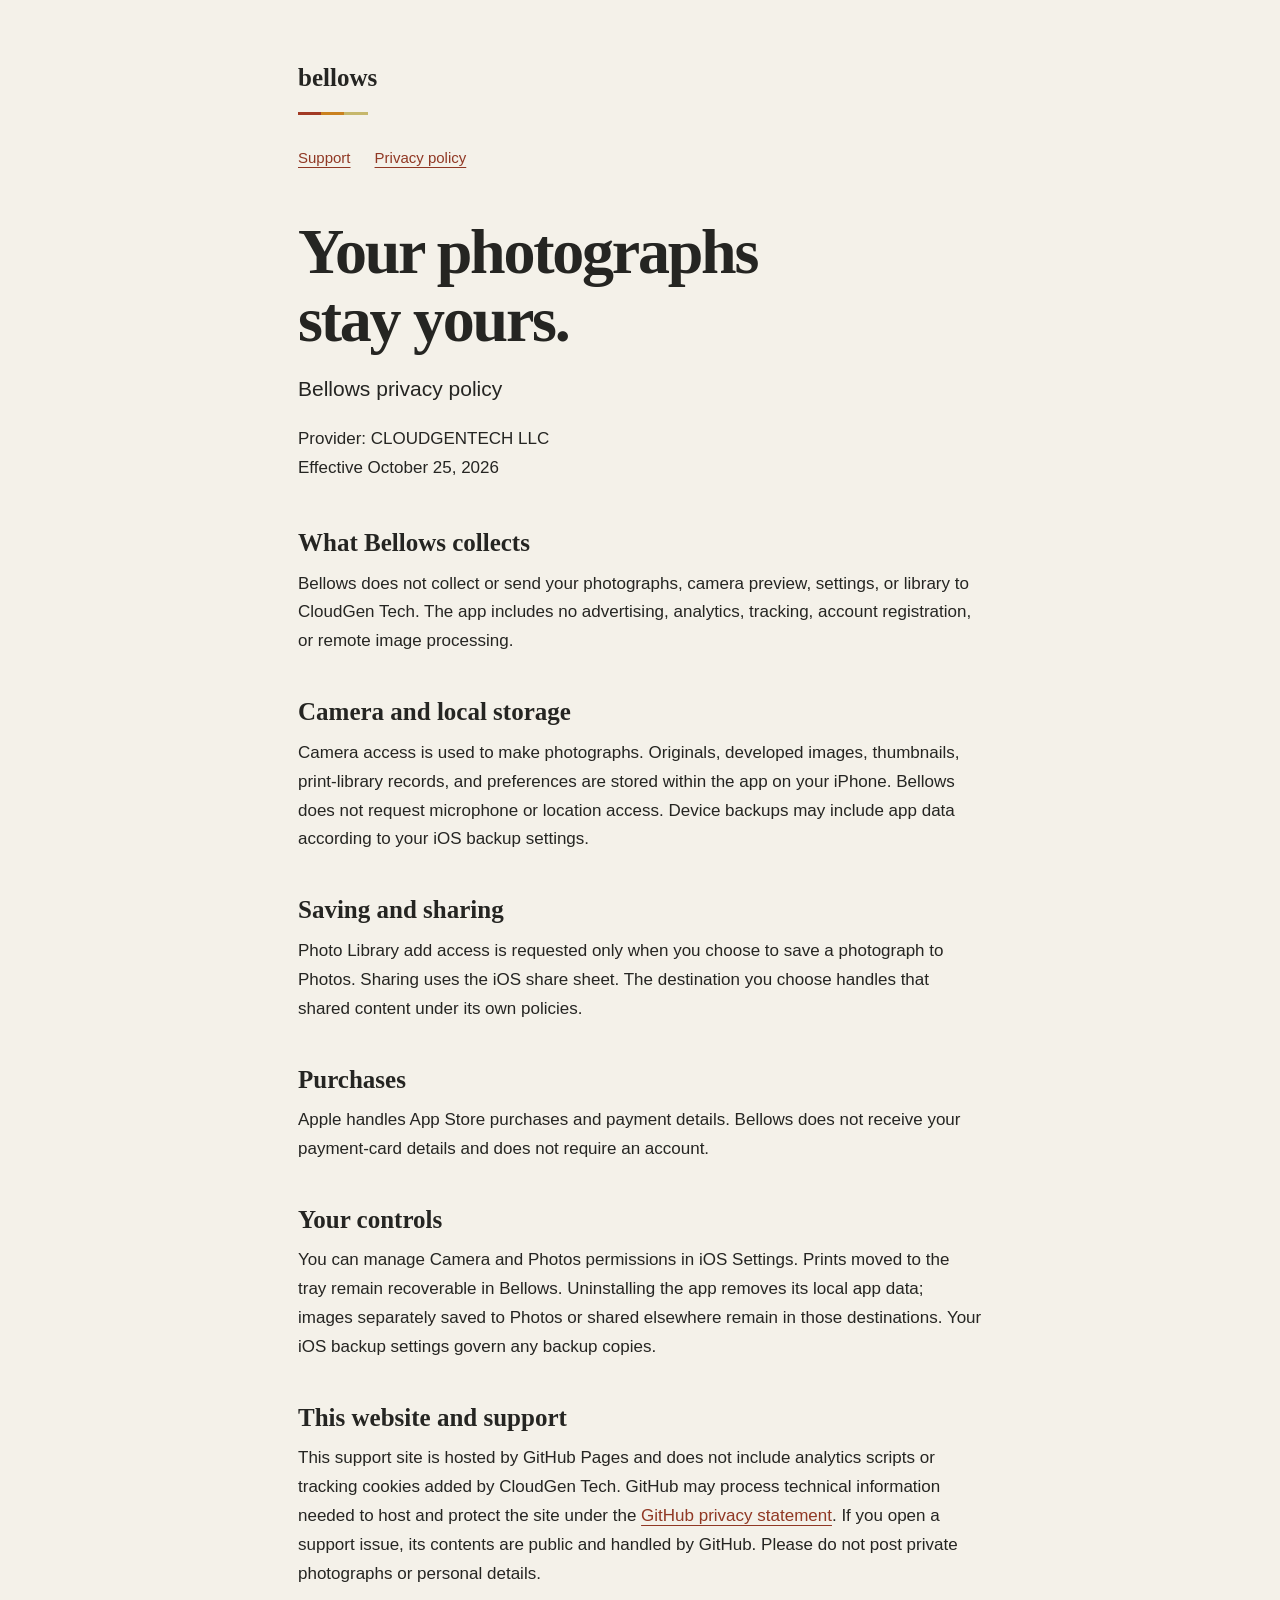
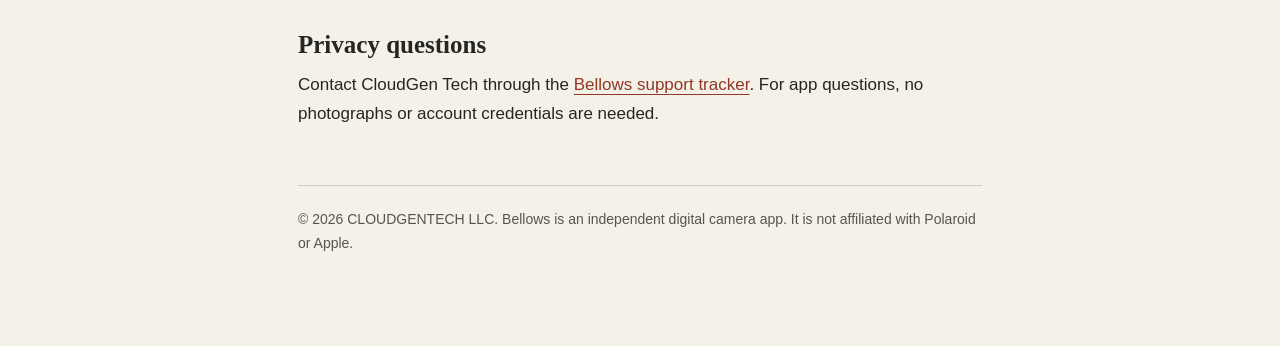
==== privacy.html @ cd486d17 "Publish Bellows support and privacy pages" ====
<!doctype html>
<html lang="en"><head><meta charset="utf-8"><meta name="viewport" content="width=device-width, initial-scale=1"><meta name="description" content="Bellows instant camera for iPhone Duo — privacy policy."><title>Privacy policy · Bellows</title><link rel="stylesheet" href="style.css"></head><body><main><a class="brand" href="./">bellows</a><div class="rule" aria-hidden="true"></div><nav aria-label="Site"><a href="./">Support</a><a href="privacy.html">Privacy policy</a></nav><header><h1>Your photographs<br>stay yours.</h1><p class="intro">Bellows privacy policy</p><p>Provider: CLOUDGENTECH LLC<br>Effective October 25, 2026</p></header>
<h2>What Bellows collects</h2><p>Bellows does not collect or send your photographs, camera preview, settings, or library to CloudGen Tech. The app includes no advertising, analytics, tracking, account registration, or remote image processing.</p>
<h2>Camera and local storage</h2><p>Camera access is used to make photographs. Originals, developed images, thumbnails, print-library records, and preferences are stored within the app on your iPhone. Bellows does not request microphone or location access. Device backups may include app data according to your iOS backup settings.</p>
<h2>Saving and sharing</h2><p>Photo Library add access is requested only when you choose to save a photograph to Photos. Sharing uses the iOS share sheet. The destination you choose handles that shared content under its own policies.</p>
<h2>Purchases</h2><p>Apple handles App Store purchases and payment details. Bellows does not receive your payment-card details and does not require an account.</p>
<h2>Your controls</h2><p>You can manage Camera and Photos permissions in iOS Settings. Prints moved to the tray remain recoverable in Bellows. Uninstalling the app removes its local app data; images separately saved to Photos or shared elsewhere remain in those destinations. Your iOS backup settings govern any backup copies.</p>
<h2>This website and support</h2><p>This support site is hosted by GitHub Pages and does not include analytics scripts or tracking cookies added by CloudGen Tech. GitHub may process technical information needed to host and protect the site under the <a href="https://docs.github.com/en/site-policy/privacy-policies/github-general-privacy-statement">GitHub privacy statement</a>. If you open a support issue, its contents are public and handled by GitHub. Please do not post private photographs or personal details.</p>
<h2>Privacy questions</h2><p>Contact CloudGen Tech through the <a href="https://github.com/cloudgen-tech/bellows-support/issues/new?title=Privacy%20question">Bellows support tracker</a>. For app questions, no photographs or account credentials are needed.</p><footer>© 2026 CLOUDGENTECH LLC. Bellows is an independent digital camera app. It is not affiliated with Polaroid or Apple.</footer></main></body></html>
---- style.css ----
*{box-sizing:border-box}html{color-scheme:light}body{margin:0;background:#f4f1e9;color:#252522;font:17px/1.7 -apple-system,BlinkMacSystemFont,"Segoe UI",sans-serif}main{max-width:740px;margin:auto;padding:64px 28px 90px}a{color:#903824;text-underline-offset:4px}a:hover{color:#582315}a:focus-visible{outline:3px solid #903824;outline-offset:5px}::selection{background:#e2c9a6;color:#252522}nav{display:flex;gap:24px;flex-wrap:wrap;font-size:15px}header{margin:48px 0 44px}h1{font:700 clamp(40px,8vw,64px)/1.05 Georgia,serif;letter-spacing:-.035em;margin:0 0 20px}h2{font:700 25px/1.3 Georgia,serif;margin:40px 0 10px}p{margin:0 0 20px}.brand{font:bold 25px Georgia,serif;color:inherit;text-decoration:none}.rule{height:3px;width:70px;background:linear-gradient(90deg,#a23a24 33%,#ca811e 33%,#ca811e 66%,#c6b76b 66%);margin:16px 0 30px}footer{border-top:1px solid #d0ccc2;margin-top:56px;padding-top:22px;font-size:14px;color:#55554e}.intro{font-size:21px;line-height:1.55}
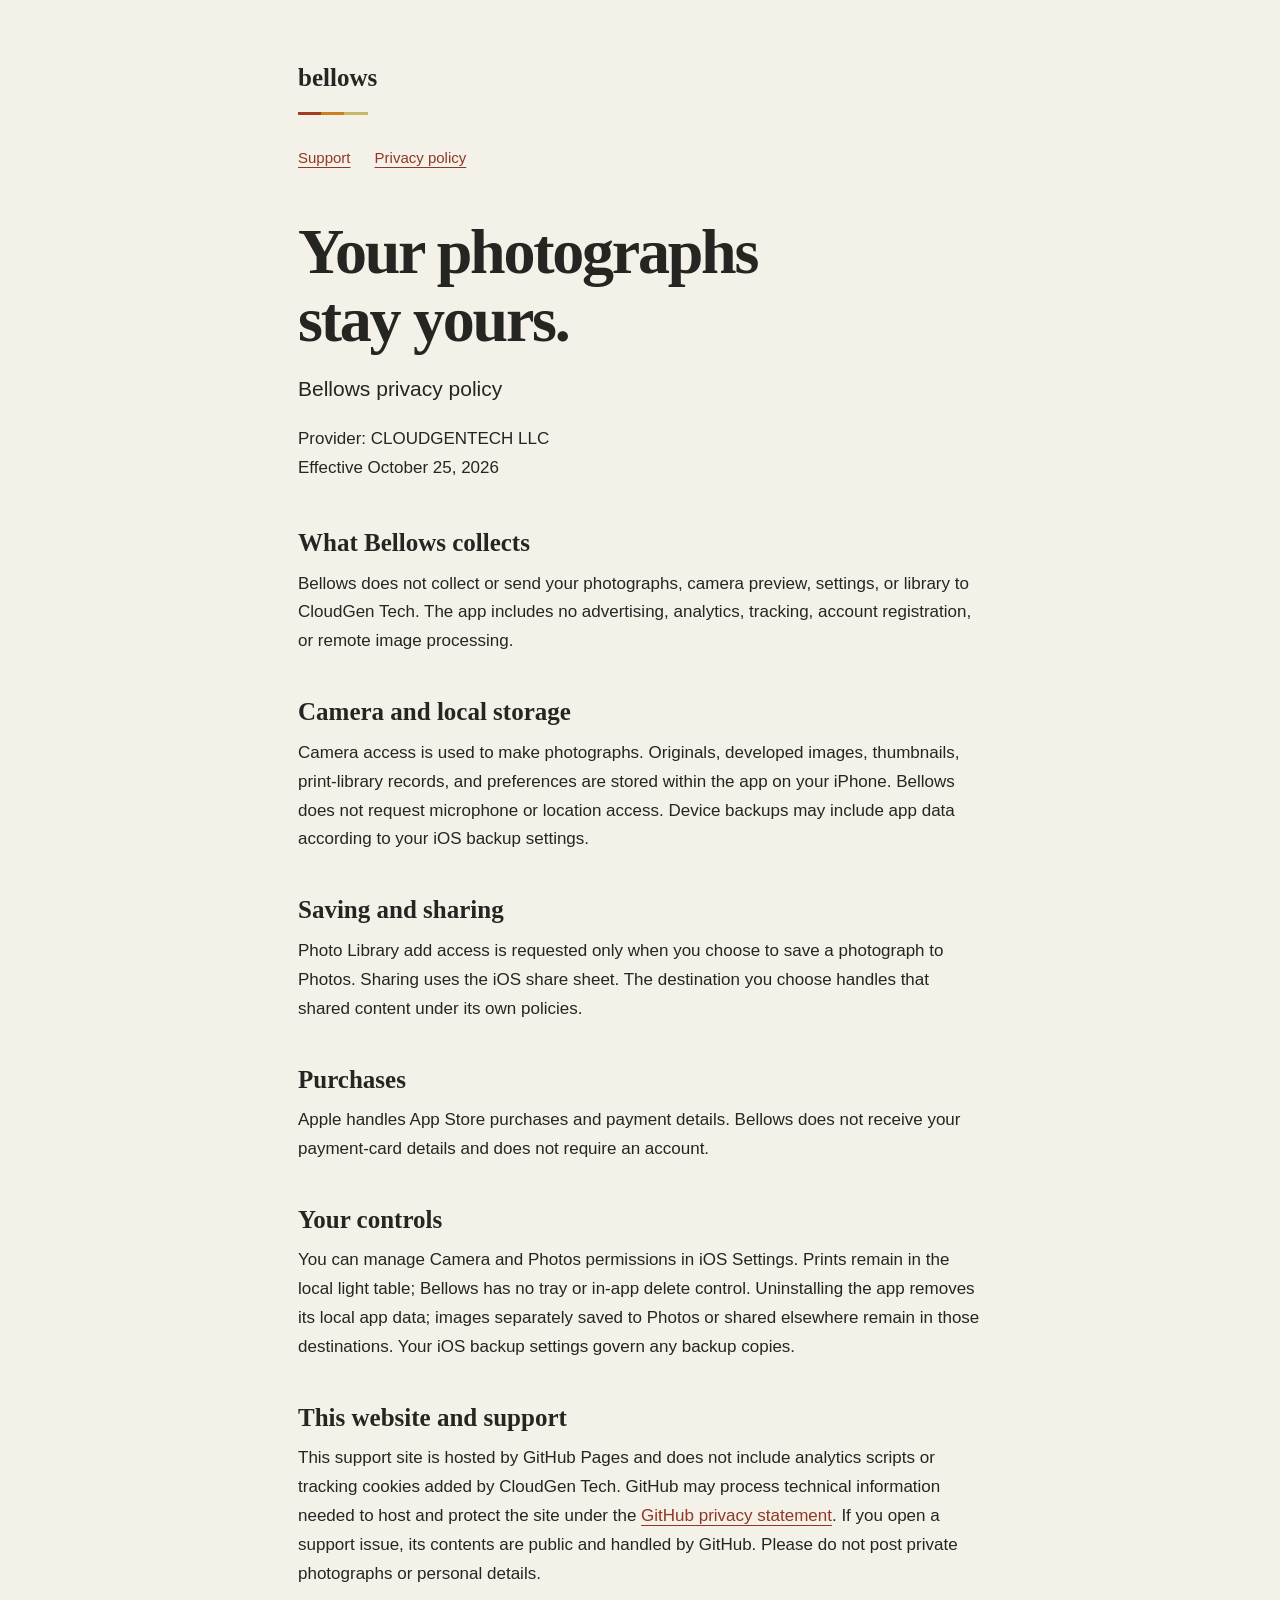
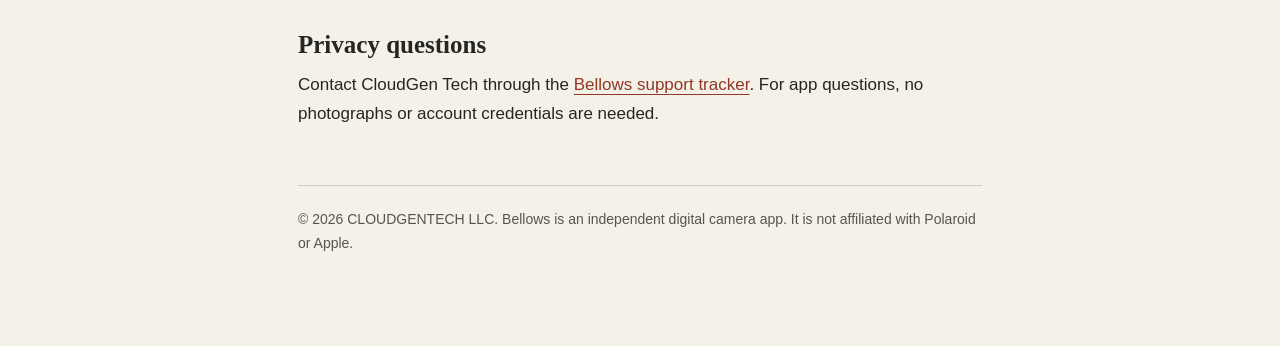
==== commit 7fa2dcb4: "Clarify iPhone support and retained print library" ====
--- a/privacy.html
+++ b/privacy.html
@@ -4,6 +4,6 @@
 <h2>Camera and local storage</h2><p>Camera access is used to make photographs. Originals, developed images, thumbnails, print-library records, and preferences are stored within the app on your iPhone. Bellows does not request microphone or location access. Device backups may include app data according to your iOS backup settings.</p>
 <h2>Saving and sharing</h2><p>Photo Library add access is requested only when you choose to save a photograph to Photos. Sharing uses the iOS share sheet. The destination you choose handles that shared content under its own policies.</p>
 <h2>Purchases</h2><p>Apple handles App Store purchases and payment details. Bellows does not receive your payment-card details and does not require an account.</p>
-<h2>Your controls</h2><p>You can manage Camera and Photos permissions in iOS Settings. Prints moved to the tray remain recoverable in Bellows. Uninstalling the app removes its local app data; images separately saved to Photos or shared elsewhere remain in those destinations. Your iOS backup settings govern any backup copies.</p>
+<h2>Your controls</h2><p>You can manage Camera and Photos permissions in iOS Settings. Prints remain in the local light table; Bellows has no tray or in-app delete control. Uninstalling the app removes its local app data; images separately saved to Photos or shared elsewhere remain in those destinations. Your iOS backup settings govern any backup copies.</p>
 <h2>This website and support</h2><p>This support site is hosted by GitHub Pages and does not include analytics scripts or tracking cookies added by CloudGen Tech. GitHub may process technical information needed to host and protect the site under the <a href="https://docs.github.com/en/site-policy/privacy-policies/github-general-privacy-statement">GitHub privacy statement</a>. If you open a support issue, its contents are public and handled by GitHub. Please do not post private photographs or personal details.</p>
 <h2>Privacy questions</h2><p>Contact CloudGen Tech through the <a href="https://github.com/cloudgen-tech/bellows-support/issues/new?title=Privacy%20question">Bellows support tracker</a>. For app questions, no photographs or account credentials are needed.</p><footer>© 2026 CLOUDGENTECH LLC. Bellows is an independent digital camera app. It is not affiliated with Polaroid or Apple.</footer></main></body></html>
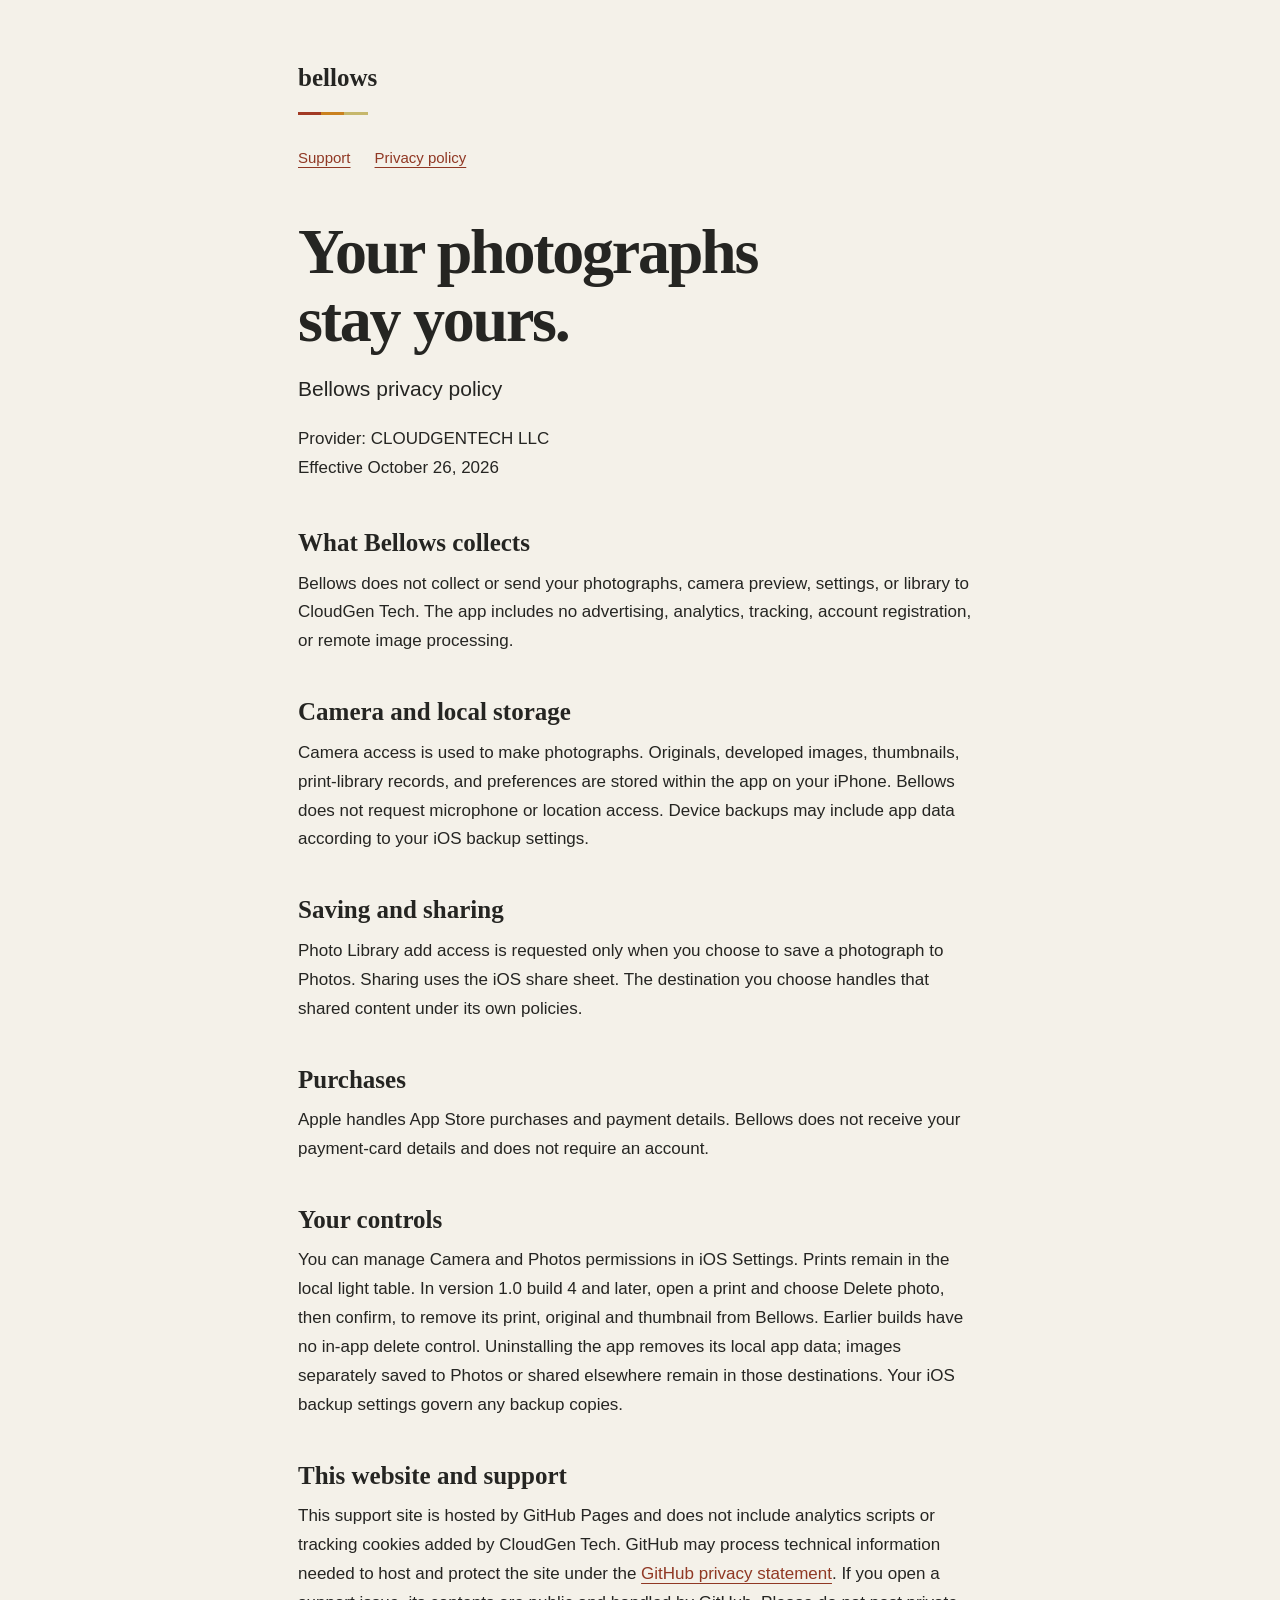
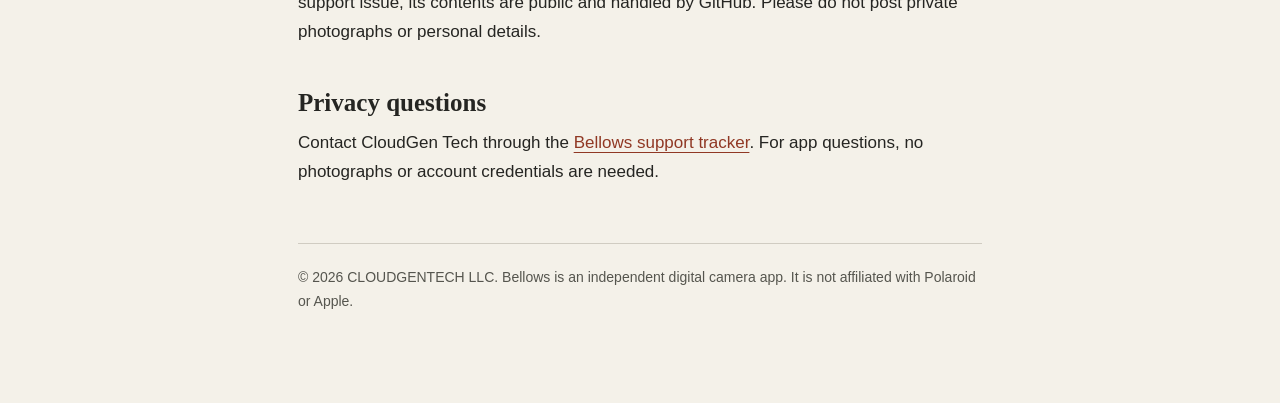
==== commit bcda6759: "Document build 4 photo deletion and retention" ====
--- a/privacy.html
+++ b/privacy.html
@@ -1,9 +1,9 @@
 <!doctype html>
-<html lang="en"><head><meta charset="utf-8"><meta name="viewport" content="width=device-width, initial-scale=1"><meta name="description" content="Bellows instant camera for iPhone Duo — privacy policy."><title>Privacy policy · Bellows</title><link rel="stylesheet" href="style.css"></head><body><main><a class="brand" href="./">bellows</a><div class="rule" aria-hidden="true"></div><nav aria-label="Site"><a href="./">Support</a><a href="privacy.html">Privacy policy</a></nav><header><h1>Your photographs<br>stay yours.</h1><p class="intro">Bellows privacy policy</p><p>Provider: CLOUDGENTECH LLC<br>Effective October 25, 2026</p></header>
+<html lang="en"><head><meta charset="utf-8"><meta name="viewport" content="width=device-width, initial-scale=1"><meta name="description" content="Bellows instant camera for iPhone Duo — privacy policy."><title>Privacy policy · Bellows</title><link rel="stylesheet" href="style.css"></head><body><main><a class="brand" href="./">bellows</a><div class="rule" aria-hidden="true"></div><nav aria-label="Site"><a href="./">Support</a><a href="privacy.html">Privacy policy</a></nav><header><h1>Your photographs<br>stay yours.</h1><p class="intro">Bellows privacy policy</p><p>Provider: CLOUDGENTECH LLC<br>Effective October 26, 2026</p></header>
 <h2>What Bellows collects</h2><p>Bellows does not collect or send your photographs, camera preview, settings, or library to CloudGen Tech. The app includes no advertising, analytics, tracking, account registration, or remote image processing.</p>
 <h2>Camera and local storage</h2><p>Camera access is used to make photographs. Originals, developed images, thumbnails, print-library records, and preferences are stored within the app on your iPhone. Bellows does not request microphone or location access. Device backups may include app data according to your iOS backup settings.</p>
 <h2>Saving and sharing</h2><p>Photo Library add access is requested only when you choose to save a photograph to Photos. Sharing uses the iOS share sheet. The destination you choose handles that shared content under its own policies.</p>
 <h2>Purchases</h2><p>Apple handles App Store purchases and payment details. Bellows does not receive your payment-card details and does not require an account.</p>
-<h2>Your controls</h2><p>You can manage Camera and Photos permissions in iOS Settings. Prints remain in the local light table; Bellows has no tray or in-app delete control. Uninstalling the app removes its local app data; images separately saved to Photos or shared elsewhere remain in those destinations. Your iOS backup settings govern any backup copies.</p>
+<h2>Your controls</h2><p>You can manage Camera and Photos permissions in iOS Settings. Prints remain in the local light table. In version 1.0 build 4 and later, open a print and choose Delete photo, then confirm, to remove its print, original and thumbnail from Bellows. Earlier builds have no in-app delete control. Uninstalling the app removes its local app data; images separately saved to Photos or shared elsewhere remain in those destinations. Your iOS backup settings govern any backup copies.</p>
 <h2>This website and support</h2><p>This support site is hosted by GitHub Pages and does not include analytics scripts or tracking cookies added by CloudGen Tech. GitHub may process technical information needed to host and protect the site under the <a href="https://docs.github.com/en/site-policy/privacy-policies/github-general-privacy-statement">GitHub privacy statement</a>. If you open a support issue, its contents are public and handled by GitHub. Please do not post private photographs or personal details.</p>
 <h2>Privacy questions</h2><p>Contact CloudGen Tech through the <a href="https://github.com/cloudgen-tech/bellows-support/issues/new?title=Privacy%20question">Bellows support tracker</a>. For app questions, no photographs or account credentials are needed.</p><footer>© 2026 CLOUDGENTECH LLC. Bellows is an independent digital camera app. It is not affiliated with Polaroid or Apple.</footer></main></body></html>
